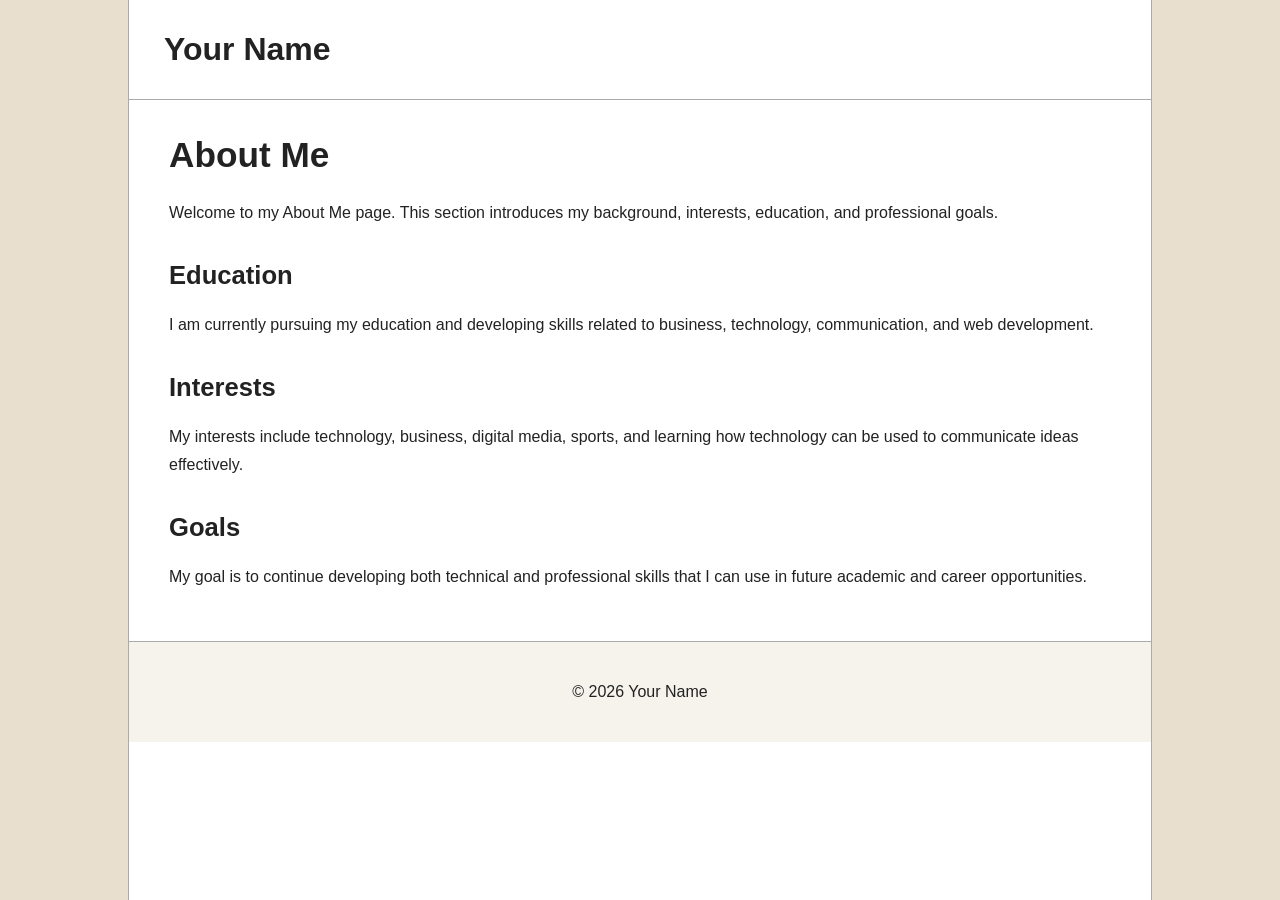
==== about.html @ 459c75ff "Create about.html" ====
<!DOCTYPE html>
<html lang="en">

<head>

    <meta charset="UTF-8">

    <meta
        name="viewport"
        content="width=device-width, initial-scale=1.0"
    >

    <title>My Website | About Me</title>

    <link rel="stylesheet" href="style.css">

</head>


<body>


<div class="site-container">


    <header class="top-header">

        <div class="logo">

            <a href="index.html">
                Your Name
            </a>

        </div>

        <div id="navigation"></div>

    </header>



    <div class="simple-layout">


        <main class="main-content">


            <h1>About Me</h1>


            <p>
                Welcome to my About Me page. This section
                introduces my background, interests, education,
                and professional goals.
            </p>


            <h2>Education</h2>


            <p>
                I am currently pursuing my education and
                developing skills related to business,
                technology, communication, and web development.
            </p>


            <h2>Interests</h2>


            <p>
                My interests include technology, business,
                digital media, sports, and learning how
                technology can be used to communicate ideas
                effectively.
            </p>


            <h2>Goals</h2>


            <p>
                My goal is to continue developing both technical
                and professional skills that I can use in future
                academic and career opportunities.
            </p>


        </main>


    </div>



    <footer class="site-footer">

        <p>
            © <span id="year"></span> Your Name
        </p>

    </footer>


</div>



<script src="nav.js"></script>


<script>

    document.getElementById("year").textContent =
        new Date().getFullYear();

</script>


</body>

</html>
---- style.css ----
/* ============================
   BASIC PAGE
============================ */

* {
    box-sizing: border-box;
}

body {
    margin: 0;

    font-family: Arial, Helvetica, sans-serif;

    color: #222;

    background-color: #e8dfcf;
}


/* ============================
   SITE WIDTH
============================ */

/*
   80% width means:
   10% beige on left
   10% beige on right
*/

.site-container {
    width: 80%;

    margin: 0 auto;

    min-height: 100vh;

    background-color: white;

    border-left: 1px solid #aaa;
    border-right: 1px solid #aaa;
}


/* ============================
   TOP HEADER
============================ */

.top-header {
    display: flex;

    align-items: center;

    justify-content: space-between;

    height: 100px;

    padding: 0 35px;

    border-bottom: 1px solid #aaa;

    background-color: white;
}


/* ============================
   LOGO
============================ */

.logo {
    font-size: 2rem;

    font-weight: bold;

    white-space: nowrap;
}

.logo a {
    color: #222;

    text-decoration: none;
}


/* ============================
   NAVIGATION AREA
============================ */

#navigation {
    display: flex;

    align-items: center;

    margin-left: auto;
}


/* ============================
   NAVIGATION LINKS
============================ */

.primary-nav {
    display: flex;

    align-items: center;

    justify-content: flex-end;

    gap: 15px;
}

.primary-nav a {
    color: #222;

    text-decoration: none;

    font-size: 1rem;

    padding: 12px 16px;

    border-radius: 4px;
}


/* Hover effect */

.primary-nav a:hover {
    background-color: #e8dfcf;
}


/* Current page */

.primary-nav a.active {
    background-color: #d6c8b2;

    font-weight: bold;
}


/* ============================
   PAGE GRID
============================ */

.page-layout {
    display: grid;

    grid-template-columns:
        20% 55% 25%;

    min-height: 700px;
}


/* ============================
   LEFT SIDEBAR
============================ */

.left-sidebar {
    padding: 30px 25px;

    background-color: #faf9f6;

    border-right: 1px solid #aaa;
}

.left-sidebar h3 {
    margin-top: 0;
}

.left-sidebar ul {
    list-style: none;

    margin: 0;

    padding: 0;
}

.left-sidebar li {
    margin-bottom: 18px;
}

.left-sidebar a {
    color: #222;

    text-decoration: none;
}

.left-sidebar a:hover {
    text-decoration: underline;
}


/* ============================
   MAIN CONTENT
============================ */

.main-content {
    padding: 35px 40px;
}

.main-content h1 {
    font-size: 2.2rem;

    margin-top: 0;
}

.main-content h2 {
    margin-top: 35px;

    font-size: 1.6rem;
}

.main-content p {
    font-size: 1rem;

    line-height: 1.7;
}


/* ============================
   HERO IMAGE
============================ */

.hero {
    width: 100%;

    height: 260px;

    margin-bottom: 30px;

    border: 1px solid #999;

    background-color: #eee;

    overflow: hidden;
}

.hero img {
    width: 100%;

    height: 100%;

    object-fit: cover;

    display: block;
}


/* ============================
   RIGHT SIDEBAR
============================ */

.right-sidebar {
    padding: 30px 25px;

    background-color: #faf9f6;

    border-left: 1px solid #aaa;
}

.right-sidebar h3 {
    margin-top: 0;
}

.right-sidebar li {
    margin-bottom: 14px;
}


/* Sticky sidebar */

.sticky-content {
    position: sticky;

    top: 20px;
}


/* ============================
   SOCIAL LINKS
============================ */

.social-links {
    display: flex;

    flex-direction: column;

    gap: 12px;
}

.social-links a {
    color: #222;

    text-decoration: none;
}

.social-links a:hover {
    text-decoration: underline;
}


/* ============================
   FOOTER
============================ */

.site-footer {
    padding: 25px;

    text-align: center;

    border-top: 1px solid #aaa;

    background-color: #f6f3ed;
}


/* ============================
   TABLET
============================ */

@media (max-width: 1000px) {

    .site-container {
        width: 90%;
    }

    .top-header {
        padding: 0 20px;
    }

    .primary-nav {
        gap: 5px;
    }

    .primary-nav a {
        padding: 10px 8px;

        font-size: 0.9rem;
    }

    .page-layout {
        grid-template-columns:
            25% 75%;
    }

    .right-sidebar {
        display: none;
    }
}


/* ============================
   PHONE
============================ */

@media (max-width: 700px) {

    .site-container {
        width: 100%;
    }

    .top-header {
        height: auto;

        flex-direction: column;

        padding: 20px;
    }

    .logo {
        margin-bottom: 15px;
    }

    #navigation {
        margin-left: 0;
    }

    .primary-nav {
        justify-content: center;

        flex-wrap: wrap;
    }

    .page-layout {
        display: block;
    }

    .left-sidebar {
        border-right: none;

        border-bottom: 1px solid #aaa;
    }

    .right-sidebar {
        display: block;

        border-left: none;

        border-top: 1px solid #aaa;
    }
}
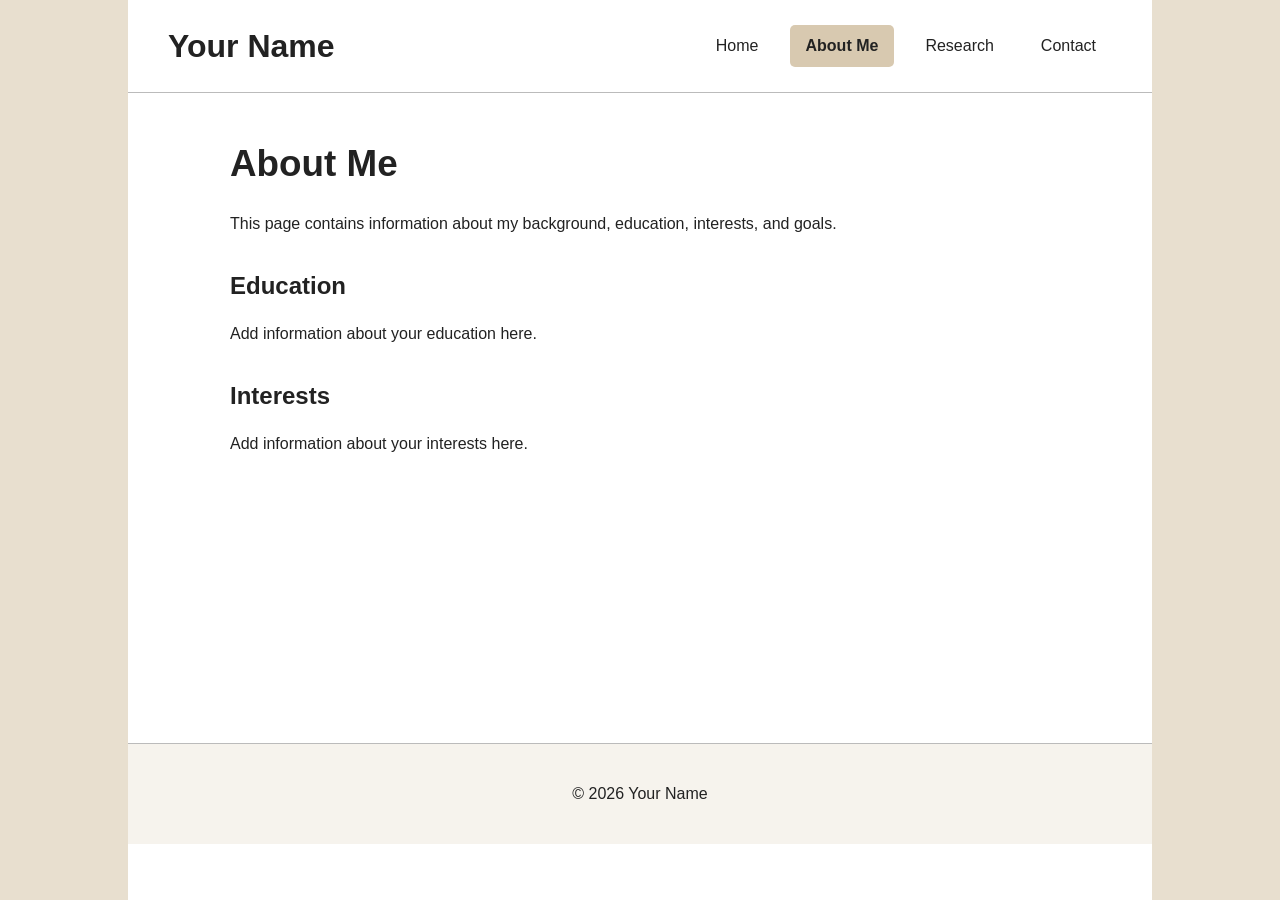
==== commit 86c976de: "Create about.html" ====
--- a/about.html
+++ b/about.html
@@ -10,7 +10,7 @@
         content="width=device-width, initial-scale=1.0"
     >
 
-    <title>My Website | About Me</title>
+    <title>About Me</title>
 
     <link rel="stylesheet" href="style.css">
 
@@ -26,11 +26,9 @@
     <header class="top-header">
 
         <div class="logo">
-
             <a href="index.html">
                 Your Name
             </a>
-
         </div>
 
         <div id="navigation"></div>
@@ -39,64 +37,38 @@
 
 
 
-    <div class="simple-layout">
+    <main class="main-content">
+
+        <h1>About Me</h1>
 
 
-        <main class="main-content">
+        <p>
+            This page contains information about my
+            background, education, interests, and goals.
+        </p>
 
 
-            <h1>About Me</h1>
+        <h2>Education</h2>
+
+        <p>
+            Add information about your education here.
+        </p>
 
 
-            <p>
-                Welcome to my About Me page. This section
-                introduces my background, interests, education,
-                and professional goals.
-            </p>
+        <h2>Interests</h2>
 
+        <p>
+            Add information about your interests here.
+        </p>
 
-            <h2>Education</h2>
-
-
-            <p>
-                I am currently pursuing my education and
-                developing skills related to business,
-                technology, communication, and web development.
-            </p>
-
-
-            <h2>Interests</h2>
-
-
-            <p>
-                My interests include technology, business,
-                digital media, sports, and learning how
-                technology can be used to communicate ideas
-                effectively.
-            </p>
-
-
-            <h2>Goals</h2>
-
-
-            <p>
-                My goal is to continue developing both technical
-                and professional skills that I can use in future
-                academic and career opportunities.
-            </p>
-
-
-        </main>
-
-
-    </div>
+    </main>
 
 
 
     <footer class="site-footer">
 
         <p>
-            © <span id="year"></span> Your Name
+            © 2026 Your Name
         </p>
 
     </footer>
@@ -105,16 +77,7 @@
 </div>
 
 
-
 <script src="nav.js"></script>
-
-
-<script>
-
-    document.getElementById("year").textContent =
-        new Date().getFullYear();
-
-</script>
 
 
 </body>
--- a/style.css
+++ b/style.css
@@ -1,6 +1,6 @@
-/* ============================
-   BASIC PAGE
-============================ */
+/* =========================
+   GENERAL
+========================= */
 
 * {
     box-sizing: border-box;
@@ -11,21 +11,15 @@
 
     font-family: Arial, Helvetica, sans-serif;
 
+    background-color: #e8dfcf;
+
     color: #222;
-
-    background-color: #e8dfcf;
 }
 
 
-/* ============================
-   SITE WIDTH
-============================ */
-
-/*
-   80% width means:
-   10% beige on left
-   10% beige on right
-*/
+/* =========================
+   WEBSITE CONTAINER
+========================= */
 
 .site-container {
     width: 80%;
@@ -35,15 +29,12 @@
     min-height: 100vh;
 
     background-color: white;
-
-    border-left: 1px solid #aaa;
-    border-right: 1px solid #aaa;
 }
 
 
-/* ============================
-   TOP HEADER
-============================ */
+/* =========================
+   HEADER
+========================= */
 
 .top-header {
     display: flex;
@@ -52,163 +43,91 @@
 
     justify-content: space-between;
 
-    height: 100px;
+    padding: 25px 40px;
 
-    padding: 0 35px;
-
-    border-bottom: 1px solid #aaa;
-
-    background-color: white;
+    border-bottom: 1px solid #bbb;
 }
 
 
-/* ============================
-   LOGO
-============================ */
+/* =========================
+   NAME / LOGO
+========================= */
 
-.logo {
+.logo a {
     font-size: 2rem;
 
     font-weight: bold;
 
-    white-space: nowrap;
-}
-
-.logo a {
     color: #222;
 
     text-decoration: none;
 }
 
 
-/* ============================
-   NAVIGATION AREA
-============================ */
-
-#navigation {
-    display: flex;
-
-    align-items: center;
-
-    margin-left: auto;
-}
-
-
-/* ============================
-   NAVIGATION LINKS
-============================ */
+/* =========================
+   NAVIGATION
+========================= */
 
 .primary-nav {
     display: flex;
 
     align-items: center;
 
-    justify-content: flex-end;
-
     gap: 15px;
 }
 
+
 .primary-nav a {
+    padding: 12px 16px;
+
     color: #222;
 
     text-decoration: none;
 
-    font-size: 1rem;
+    border-radius: 5px;
 
-    padding: 12px 16px;
-
-    border-radius: 4px;
+    transition: background-color 0.2s;
 }
 
-
-/* Hover effect */
 
 .primary-nav a:hover {
     background-color: #e8dfcf;
 }
 
 
-/* Current page */
-
 .primary-nav a.active {
-    background-color: #d6c8b2;
+    background-color: #d8c9b0;
 
     font-weight: bold;
 }
 
 
-/* ============================
-   PAGE GRID
-============================ */
+/* =========================
+   MAIN CONTENT
+========================= */
 
-.page-layout {
-    display: grid;
+.main-content {
+    max-width: 900px;
 
-    grid-template-columns:
-        20% 55% 25%;
+    margin: 0 auto;
 
-    min-height: 700px;
+    padding: 50px 40px;
+
+    min-height: 650px;
 }
 
 
-/* ============================
-   LEFT SIDEBAR
-============================ */
-
-.left-sidebar {
-    padding: 30px 25px;
-
-    background-color: #faf9f6;
-
-    border-right: 1px solid #aaa;
-}
-
-.left-sidebar h3 {
-    margin-top: 0;
-}
-
-.left-sidebar ul {
-    list-style: none;
-
-    margin: 0;
-
-    padding: 0;
-}
-
-.left-sidebar li {
-    margin-bottom: 18px;
-}
-
-.left-sidebar a {
-    color: #222;
-
-    text-decoration: none;
-}
-
-.left-sidebar a:hover {
-    text-decoration: underline;
-}
-
-
-/* ============================
-   MAIN CONTENT
-============================ */
-
-.main-content {
-    padding: 35px 40px;
-}
-
 .main-content h1 {
-    font-size: 2.2rem;
+    font-size: 2.3rem;
 
     margin-top: 0;
 }
 
+
 .main-content h2 {
     margin-top: 35px;
+}
 
-    font-size: 1.6rem;
-}
 
 .main-content p {
     font-size: 1rem;
@@ -217,141 +136,24 @@
 }
 
 
-/* ============================
-   HERO IMAGE
-============================ */
-
-.hero {
-    width: 100%;
-
-    height: 260px;
-
-    margin-bottom: 30px;
-
-    border: 1px solid #999;
-
-    background-color: #eee;
-
-    overflow: hidden;
-}
-
-.hero img {
-    width: 100%;
-
-    height: 100%;
-
-    object-fit: cover;
-
-    display: block;
-}
-
-
-/* ============================
-   RIGHT SIDEBAR
-============================ */
-
-.right-sidebar {
-    padding: 30px 25px;
-
-    background-color: #faf9f6;
-
-    border-left: 1px solid #aaa;
-}
-
-.right-sidebar h3 {
-    margin-top: 0;
-}
-
-.right-sidebar li {
-    margin-bottom: 14px;
-}
-
-
-/* Sticky sidebar */
-
-.sticky-content {
-    position: sticky;
-
-    top: 20px;
-}
-
-
-/* ============================
-   SOCIAL LINKS
-============================ */
-
-.social-links {
-    display: flex;
-
-    flex-direction: column;
-
-    gap: 12px;
-}
-
-.social-links a {
-    color: #222;
-
-    text-decoration: none;
-}
-
-.social-links a:hover {
-    text-decoration: underline;
-}
-
-
-/* ============================
+/* =========================
    FOOTER
-============================ */
+========================= */
 
 .site-footer {
     padding: 25px;
 
     text-align: center;
 
-    border-top: 1px solid #aaa;
+    border-top: 1px solid #bbb;
 
     background-color: #f6f3ed;
 }
 
 
-/* ============================
-   TABLET
-============================ */
-
-@media (max-width: 1000px) {
-
-    .site-container {
-        width: 90%;
-    }
-
-    .top-header {
-        padding: 0 20px;
-    }
-
-    .primary-nav {
-        gap: 5px;
-    }
-
-    .primary-nav a {
-        padding: 10px 8px;
-
-        font-size: 0.9rem;
-    }
-
-    .page-layout {
-        grid-template-columns:
-            25% 75%;
-    }
-
-    .right-sidebar {
-        display: none;
-    }
-}
-
-
-/* ============================
-   PHONE
-============================ */
+/* =========================
+   MOBILE
+========================= */
 
 @media (max-width: 700px) {
 
@@ -359,43 +161,23 @@
         width: 100%;
     }
 
+
     .top-header {
-        height: auto;
-
         flex-direction: column;
 
-        padding: 20px;
+        gap: 20px;
     }
 
-    .logo {
-        margin-bottom: 15px;
+
+    .primary-nav {
+        flex-wrap: wrap;
+
+        justify-content: center;
     }
 
-    #navigation {
-        margin-left: 0;
+
+    .main-content {
+        padding: 35px 20px;
     }
 
-    .primary-nav {
-        justify-content: center;
-
-        flex-wrap: wrap;
-    }
-
-    .page-layout {
-        display: block;
-    }
-
-    .left-sidebar {
-        border-right: none;
-
-        border-bottom: 1px solid #aaa;
-    }
-
-    .right-sidebar {
-        display: block;
-
-        border-left: none;
-
-        border-top: 1px solid #aaa;
-    }
 }
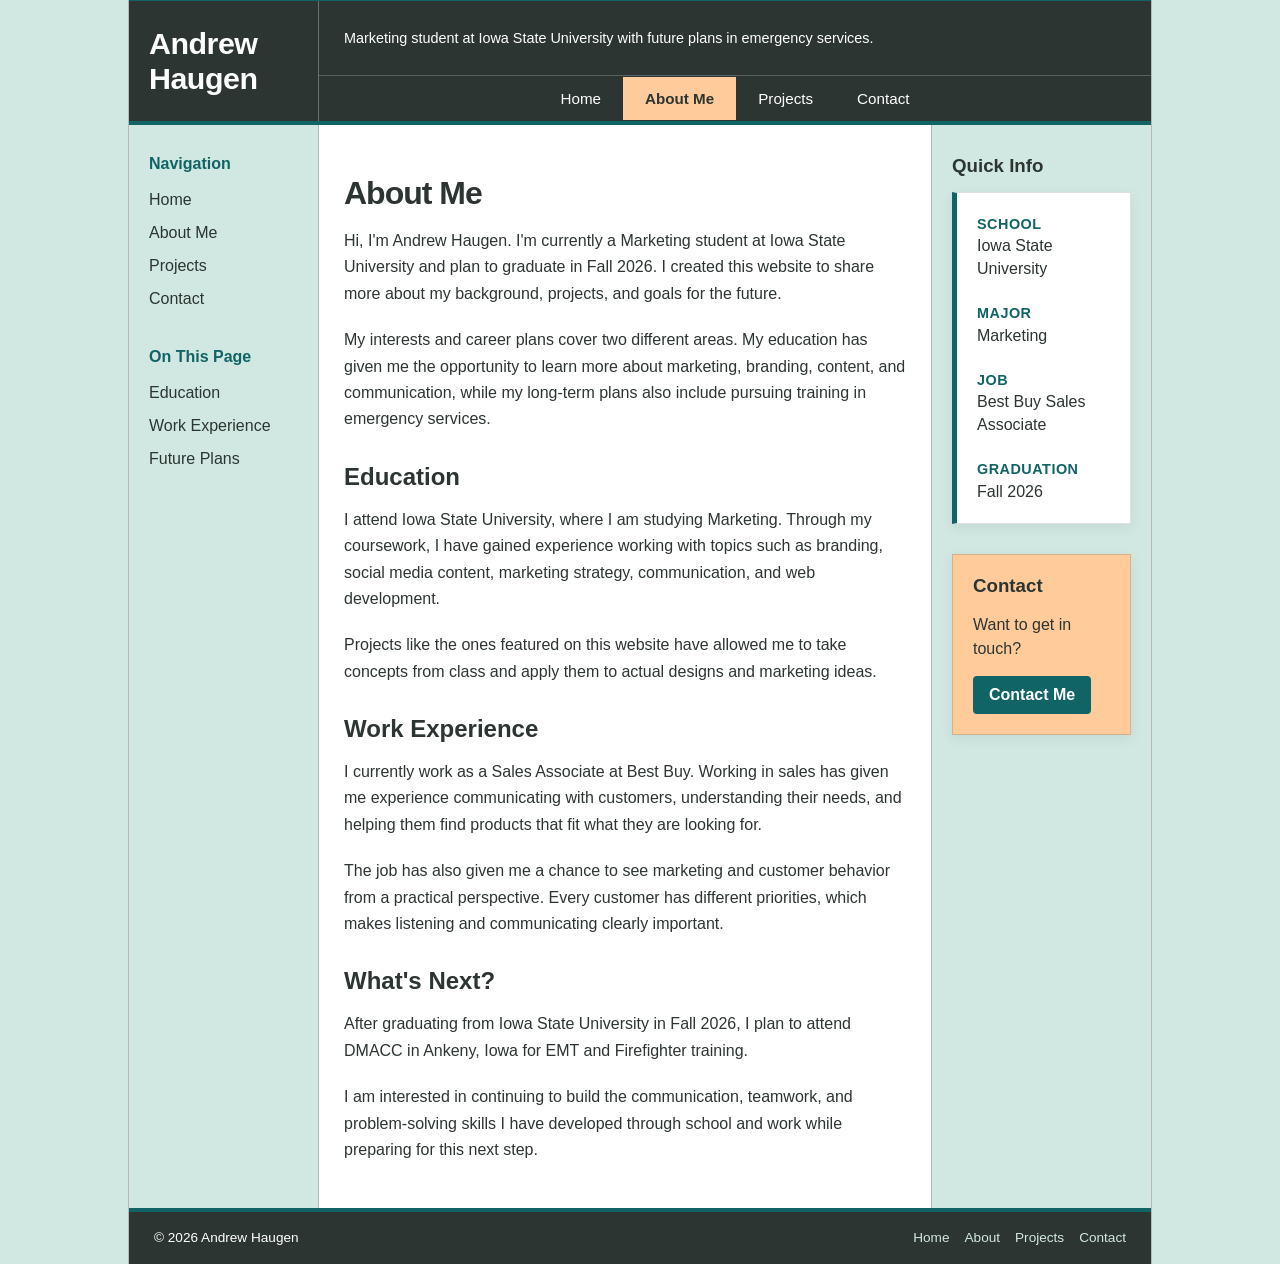
==== commit d4fea79e: "Update about.html" ====
--- a/about.html
+++ b/about.html
@@ -10,7 +10,7 @@
         content="width=device-width, initial-scale=1.0"
     >
 
-    <title>About Me</title>
+    <title>About Me | Andrew Haugen</title>
 
     <link rel="stylesheet" href="style.css">
 
@@ -23,53 +23,345 @@
 <div class="site-container">
 
 
+    <!-- =========================
+         HEADER
+    ========================== -->
+
     <header class="top-header">
 
+
         <div class="logo">
+
             <a href="index.html">
-                Your Name
-            </a>
+                Andrew Haugen
+            </a>
+
         </div>
 
-        <div id="navigation"></div>
+
+        <div class="header-right">
+
+
+            <div class="header-description">
+
+                Marketing student at Iowa State University
+                with future plans in emergency services.
+
+            </div>
+
+
+            <div id="navigation"></div>
+
+
+        </div>
+
 
     </header>
 
 
 
-    <main class="main-content">
-
-        <h1>About Me</h1>
-
-
-        <p>
-            This page contains information about my
-            background, education, interests, and goals.
-        </p>
-
-
-        <h2>Education</h2>
-
-        <p>
-            Add information about your education here.
-        </p>
-
-
-        <h2>Interests</h2>
-
-        <p>
-            Add information about your interests here.
-        </p>
-
-    </main>
-
-
+    <!-- =========================
+         MAIN PAGE
+    ========================== -->
+
+    <div class="page-layout">
+
+
+        <!-- LEFT SIDEBAR -->
+
+        <aside class="left-sidebar">
+
+
+            <h3>Navigation</h3>
+
+
+            <ul>
+
+                <li>
+                    <a href="index.html">
+                        Home
+                    </a>
+                </li>
+
+                <li>
+                    <a href="about.html">
+                        About Me
+                    </a>
+                </li>
+
+                <li>
+                    <a href="projects.html">
+                        Projects
+                    </a>
+                </li>
+
+                <li>
+                    <a href="contact.html">
+                        Contact
+                    </a>
+                </li>
+
+            </ul>
+
+
+            <h3 class="secondary-title">
+                On This Page
+            </h3>
+
+
+            <ul>
+
+                <li>
+                    <a href="#education">
+                        Education
+                    </a>
+                </li>
+
+                <li>
+                    <a href="#work">
+                        Work Experience
+                    </a>
+                </li>
+
+                <li>
+                    <a href="#future">
+                        Future Plans
+                    </a>
+                </li>
+
+            </ul>
+
+
+        </aside>
+
+
+
+        <!-- =========================
+             MAIN CONTENT
+        ========================== -->
+
+        <main class="main-content">
+
+
+            <h1>About Me</h1>
+
+
+            <p>
+                Hi, I'm Andrew Haugen. I'm currently a Marketing
+                student at Iowa State University and plan to
+                graduate in Fall 2026. I created this website to
+                share more about my background, projects, and
+                goals for the future.
+            </p>
+
+
+            <p>
+                My interests and career plans cover two different
+                areas. My education has given me the opportunity
+                to learn more about marketing, branding, content,
+                and communication, while my long-term plans also
+                include pursuing training in emergency services.
+            </p>
+
+
+
+            <!-- EDUCATION -->
+
+            <section id="education">
+
+
+                <h2>Education</h2>
+
+
+                <p>
+                    I attend Iowa State University, where I am
+                    studying Marketing. Through my coursework,
+                    I have gained experience working with topics
+                    such as branding, social media content,
+                    marketing strategy, communication, and web
+                    development.
+                </p>
+
+
+                <p>
+                    Projects like the ones featured on this
+                    website have allowed me to take concepts from
+                    class and apply them to actual designs and
+                    marketing ideas.
+                </p>
+
+
+            </section>
+
+
+
+            <!-- WORK -->
+
+            <section id="work">
+
+
+                <h2>Work Experience</h2>
+
+
+                <p>
+                    I currently work as a Sales Associate at
+                    Best Buy. Working in sales has given me
+                    experience communicating with customers,
+                    understanding their needs, and helping them
+                    find products that fit what they are looking
+                    for.
+                </p>
+
+
+                <p>
+                    The job has also given me a chance to see
+                    marketing and customer behavior from a
+                    practical perspective. Every customer has
+                    different priorities, which makes listening
+                    and communicating clearly important.
+                </p>
+
+
+            </section>
+
+
+
+            <!-- FUTURE -->
+
+            <section id="future">
+
+
+                <h2>What's Next?</h2>
+
+
+                <p>
+                    After graduating from Iowa State University
+                    in Fall 2026, I plan to attend DMACC in
+                    Ankeny, Iowa for EMT and Firefighter
+                    training.
+                </p>
+
+
+                <p>
+                    I am interested in continuing to build the
+                    communication, teamwork, and problem-solving
+                    skills I have developed through school and
+                    work while preparing for this next step.
+                </p>
+
+
+            </section>
+
+
+        </main>
+
+
+
+        <!-- =========================
+             RIGHT SIDEBAR
+        ========================== -->
+
+        <aside class="right-sidebar">
+
+
+            <div class="sticky-content">
+
+
+                <h3>Quick Info</h3>
+
+
+                <div class="info-box">
+
+
+                    <p>
+                        <strong>School</strong><br>
+                        Iowa State University
+                    </p>
+
+
+                    <p>
+                        <strong>Major</strong><br>
+                        Marketing
+                    </p>
+
+
+                    <p>
+                        <strong>Job</strong><br>
+                        Best Buy Sales Associate
+                    </p>
+
+
+                    <p>
+                        <strong>Graduation</strong><br>
+                        Fall 2026
+                    </p>
+
+
+                </div>
+
+
+
+                <div class="contact-box">
+
+
+                    <h3>Contact</h3>
+
+
+                    <p>
+                        Want to get in touch?
+                    </p>
+
+
+                    <a href="contact.html">
+                        Contact Me
+                    </a>
+
+
+                </div>
+
+
+            </div>
+
+
+        </aside>
+
+
+    </div>
+
+
+
+    <!-- =========================
+         FOOTER
+    ========================== -->
 
     <footer class="site-footer">
 
-        <p>
-            © 2026 Your Name
-        </p>
+
+        <span>
+            © <span id="year"></span> Andrew Haugen
+        </span>
+
+
+        <div class="footer-links">
+
+            <a href="index.html">
+                Home
+            </a>
+
+            <a href="about.html">
+                About
+            </a>
+
+            <a href="projects.html">
+                Projects
+            </a>
+
+            <a href="contact.html">
+                Contact
+            </a>
+
+        </div>
+
 
     </footer>
 
@@ -77,9 +369,18 @@
 </div>
 
 
+
 <script src="nav.js"></script>
 
 
+<script>
+
+    document.getElementById("year").textContent =
+        new Date().getFullYear();
+
+</script>
+
+
 </body>
 
 </html>
--- a/style.css
+++ b/style.css
@@ -1,159 +1,444 @@
-/* =========================
+/* ==========================================
    GENERAL
-========================= */
+========================================== */
 
 * {
     box-sizing: border-box;
 }
 
+
+html {
+    scroll-behavior: smooth;
+}
+
+
 body {
     margin: 0;
 
     font-family: Arial, Helvetica, sans-serif;
 
-    background-color: #e8dfcf;
-
     color: #222;
-}
-
-
-/* =========================
-   WEBSITE CONTAINER
-========================= */
+
+    background-color: #e8ddc8;
+}
+
+
+/* ==========================================
+   MAIN WEBSITE
+   80% width = about 10% background each side
+========================================== */
 
 .site-container {
     width: 80%;
 
+    max-width: 1200px;
+
+    min-height: 100vh;
+
     margin: 0 auto;
 
-    min-height: 100vh;
-
     background-color: white;
-}
-
-
-/* =========================
+
+    border-left: 1px solid #888;
+    border-right: 1px solid #888;
+}
+
+
+/* ==========================================
    HEADER
-========================= */
+========================================== */
 
 .top-header {
+    display: grid;
+
+    grid-template-columns: 190px 1fr;
+
+    min-height: 125px;
+
+    border-top: 1px solid #888;
+    border-bottom: 1px solid #888;
+}
+
+
+/* ==========================================
+   LOGO AREA
+========================================== */
+
+.logo {
     display: flex;
 
     align-items: center;
 
-    justify-content: space-between;
-
-    padding: 25px 40px;
-
-    border-bottom: 1px solid #bbb;
-}
-
-
-/* =========================
-   NAME / LOGO
-========================= */
+    justify-content: center;
+
+    padding: 20px;
+
+    border-right: 1px solid #888;
+
+    font-size: 1.9rem;
+
+    font-weight: bold;
+}
+
 
 .logo a {
-    font-size: 2rem;
-
-    font-weight: bold;
-
     color: #222;
 
     text-decoration: none;
 }
 
 
-/* =========================
-   NAVIGATION
-========================= */
+/* ==========================================
+   HEADER RIGHT SIDE
+========================================== */
+
+.header-right {
+    display: grid;
+
+    grid-template-rows: 1fr auto;
+}
+
+
+.header-description {
+    display: flex;
+
+    align-items: center;
+
+    padding: 15px 25px;
+
+    border-bottom: 1px solid #888;
+
+    font-size: 0.9rem;
+
+    line-height: 1.4;
+}
+
+
+/* ==========================================
+   TOP NAVIGATION
+========================================== */
+
+#navigation {
+    width: 100%;
+}
+
 
 .primary-nav {
     display: flex;
 
+    justify-content: center;
+
     align-items: center;
 
+    min-height: 45px;
+
+    gap: 0;
+}
+
+
+.primary-nav a {
+    padding: 13px 22px;
+
+    color: #222;
+
+    text-decoration: none;
+
+    font-size: 0.95rem;
+
+    transition: background-color 0.2s ease;
+}
+
+
+.primary-nav a:hover {
+    background-color: #e8ddc8;
+}
+
+
+.primary-nav a.active {
+    background-color: #d8c7aa;
+
+    font-weight: bold;
+}
+
+
+/* ==========================================
+   MAIN PAGE GRID
+
+   LEFT | CENTER | RIGHT
+========================================== */
+
+.page-layout {
+    display: grid;
+
+    grid-template-columns:
+        190px minmax(0, 1fr) 220px;
+
+    align-items: stretch;
+
+    min-height: 650px;
+}
+
+
+/* ==========================================
+   LEFT SIDEBAR
+========================================== */
+
+.left-sidebar {
+    padding: 30px 20px;
+
+    border-right: 1px solid #888;
+
+    background-color: #faf9f6;
+}
+
+
+.left-sidebar h3 {
+    margin-top: 0;
+
+    margin-bottom: 18px;
+
+    font-size: 1rem;
+}
+
+
+.left-sidebar .secondary-title {
+    margin-top: 40px;
+}
+
+
+.left-sidebar ul {
+    list-style: none;
+
+    padding: 0;
+
+    margin: 0;
+}
+
+
+.left-sidebar li {
+    margin-bottom: 15px;
+}
+
+
+.left-sidebar a {
+    color: #222;
+
+    text-decoration: none;
+}
+
+
+.left-sidebar a:hover {
+    text-decoration: underline;
+}
+
+
+/* ==========================================
+   CENTER CONTENT
+========================================== */
+
+.main-content {
+    padding: 25px;
+
+    min-width: 0;
+}
+
+
+.main-content h1 {
+    margin-top: 25px;
+
+    margin-bottom: 15px;
+
+    font-size: 2rem;
+}
+
+
+.main-content h2 {
+    margin-top: 30px;
+
+    margin-bottom: 15px;
+}
+
+
+.main-content p {
+    margin-bottom: 20px;
+
+    line-height: 1.65;
+
+    font-size: 1rem;
+}
+
+
+/* ==========================================
+   HERO IMAGE
+========================================== */
+
+.hero {
+    width: 100%;
+
+    height: 220px;
+
+    overflow: hidden;
+
+    border: 1px solid #888;
+
+    background-color: #eee;
+}
+
+
+.hero img {
+    width: 100%;
+
+    height: 100%;
+
+    display: block;
+
+    object-fit: cover;
+}
+
+
+/* ==========================================
+   RIGHT SIDEBAR
+========================================== */
+
+.right-sidebar {
+    padding: 30px 20px;
+
+    border-left: 1px solid #888;
+
+    background-color: #faf9f6;
+}
+
+
+.right-sidebar h3 {
+    margin-top: 0;
+
+    margin-bottom: 15px;
+}
+
+
+.right-sidebar h3:not(:first-child) {
+    margin-top: 30px;
+}
+
+
+.right-sidebar ul {
+    padding-left: 20px;
+
+    margin-bottom: 25px;
+}
+
+
+.right-sidebar li {
+    margin-bottom: 10px;
+
+    line-height: 1.4;
+}
+
+
+/* Sticky content like the example */
+
+.sticky-content {
+    position: sticky;
+
+    top: 20px;
+}
+
+
+/* ==========================================
+   SOCIAL LINKS
+========================================== */
+
+.social-links {
+    display: flex;
+
+    flex-direction: column;
+
+    gap: 10px;
+}
+
+
+.social-links a {
+    color: #222;
+
+    text-decoration: none;
+}
+
+
+.social-links a:hover {
+    text-decoration: underline;
+}
+
+
+/* ==========================================
+   FOOTER
+========================================== */
+
+.site-footer {
+    display: flex;
+
+    justify-content: space-between;
+
+    align-items: center;
+
+    gap: 20px;
+
+    padding: 18px 25px;
+
+    border-top: 1px solid #888;
+    border-bottom: 1px solid #888;
+
+    background-color: #f6f2eb;
+
+    font-size: 0.85rem;
+}
+
+
+.footer-links {
+    display: flex;
+
     gap: 15px;
 }
 
 
-.primary-nav a {
-    padding: 12px 16px;
-
+.footer-links a {
     color: #222;
 
     text-decoration: none;
-
-    border-radius: 5px;
-
-    transition: background-color 0.2s;
-}
-
-
-.primary-nav a:hover {
-    background-color: #e8dfcf;
-}
-
-
-.primary-nav a.active {
-    background-color: #d8c9b0;
-
-    font-weight: bold;
-}
-
-
-/* =========================
-   MAIN CONTENT
-========================= */
-
-.main-content {
-    max-width: 900px;
-
-    margin: 0 auto;
-
-    padding: 50px 40px;
-
-    min-height: 650px;
-}
-
-
-.main-content h1 {
-    font-size: 2.3rem;
-
-    margin-top: 0;
-}
-
-
-.main-content h2 {
-    margin-top: 35px;
-}
-
-
-.main-content p {
-    font-size: 1rem;
-
-    line-height: 1.7;
-}
-
-
-/* =========================
-   FOOTER
-========================= */
-
-.site-footer {
-    padding: 25px;
-
-    text-align: center;
-
-    border-top: 1px solid #bbb;
-
-    background-color: #f6f3ed;
-}
-
-
-/* =========================
+}
+
+
+.footer-links a:hover {
+    text-decoration: underline;
+}
+
+
+/* ==========================================
+   TABLET
+========================================== */
+
+@media (max-width: 950px) {
+
+    .site-container {
+        width: 90%;
+    }
+
+
+    .page-layout {
+        grid-template-columns:
+            170px minmax(0, 1fr);
+    }
+
+
+    .right-sidebar {
+        display: none;
+    }
+
+}
+
+
+/* ==========================================
    MOBILE
-========================= */
+========================================== */
 
 @media (max-width: 700px) {
 
@@ -163,21 +448,545 @@
 
 
     .top-header {
-        flex-direction: column;
-
-        gap: 20px;
+        display: block;
+    }
+
+
+    .logo {
+        border-right: none;
+
+        border-bottom: 1px solid #888;
+    }
+
+
+    .header-description {
+        justify-content: center;
+
+        text-align: center;
     }
 
 
     .primary-nav {
         flex-wrap: wrap;
+    }
+
+
+    .primary-nav a {
+        padding: 12px 14px;
+    }
+
+
+    .page-layout {
+        display: block;
+    }
+
+
+    .left-sidebar {
+        border-right: none;
+
+        border-bottom: 1px solid #888;
+    }
+
+
+    .right-sidebar {
+        display: block;
+
+        border-left: none;
+
+        border-top: 1px solid #888;
+    }
+
+
+    .sticky-content {
+        position: static;
+    }
+
+
+    .site-footer {
+        flex-direction: column;
+
+        text-align: center;
+    }
+
+
+    .footer-links {
+        flex-wrap: wrap;
 
         justify-content: center;
     }
 
-
-    .main-content {
-        padding: 35px 20px;
-    }
-
-}
+}
+/* ==========================================
+   PROJECT PAGE
+========================================== */
+
+.project-card {
+    margin-top: 40px;
+
+    padding: 25px;
+
+    background-color: #faf9f6;
+
+    border: 1px solid #ccc;
+}
+
+
+.project-card h2 {
+    margin-top: 0;
+}
+
+
+.project-image {
+    width: 100%;
+
+    height: auto;
+
+    display: block;
+
+    margin: 20px 0;
+
+    border: 1px solid #aaa;
+}
+/* ==========================================================
+   PASS 1 - ANDREW HAUGEN COLOR PALETTE
+   Paste at the VERY BOTTOM of style.css
+========================================================== */
+
+:root {
+    --charcoal: #2C3531;
+    --teal: #116466;
+    --tan: #D9B08C;
+    --peach: #FFCB9A;
+    --mint: #D1E8E2;
+    --white: #FFFFFF;
+    --soft-white: #FAF9F6;
+}
+
+
+/* ==========================================================
+   PAGE BACKGROUND
+========================================================== */
+
+body {
+    background-color: var(--mint);
+    color: var(--charcoal);
+}
+
+
+/* Main website area */
+
+.site-container {
+    background-color: var(--white);
+
+    border-left-color: rgba(44, 53, 49, 0.35);
+    border-right-color: rgba(44, 53, 49, 0.35);
+}
+
+
+/* ==========================================================
+   HEADER
+========================================================== */
+
+.top-header {
+    background-color: var(--charcoal);
+
+    color: var(--white);
+
+    border-top-color: var(--teal);
+    border-bottom: 4px solid var(--teal);
+}
+
+
+/* Logo / Name */
+
+.logo {
+    border-right-color: rgba(209, 232, 226, 0.35);
+}
+
+
+.logo a {
+    color: var(--white);
+
+    font-weight: 700;
+
+    letter-spacing: -0.5px;
+}
+
+
+.logo a:hover {
+    color: var(--peach);
+}
+
+
+/* ==========================================================
+   HEADER DESCRIPTION
+========================================================== */
+
+.header-description {
+    color: var(--white);
+
+    border-bottom-color: rgba(209, 232, 226, 0.25);
+
+    font-weight: 400;
+}
+
+
+/* ==========================================================
+   TOP NAVIGATION
+========================================================== */
+
+.primary-nav a {
+    color: var(--white);
+
+    border-radius: 0;
+
+    transition:
+        background-color 0.2s ease,
+        color 0.2s ease;
+}
+
+
+/* Hover */
+
+.primary-nav a:hover {
+    background-color: var(--teal);
+
+    color: var(--white);
+}
+
+
+/* Current page */
+
+.primary-nav a.active {
+    background-color: var(--peach);
+
+    color: var(--charcoal);
+
+    font-weight: bold;
+}
+
+
+/* ==========================================================
+   LEFT SIDEBAR
+========================================================== */
+
+.left-sidebar {
+    background-color: var(--mint);
+
+    color: var(--charcoal);
+
+    border-right-color: rgba(44, 53, 49, 0.25);
+}
+
+
+.left-sidebar h3 {
+    color: var(--teal);
+}
+
+
+.left-sidebar a {
+    color: var(--charcoal);
+
+    font-weight: 500;
+}
+
+
+.left-sidebar a:hover {
+    color: var(--teal);
+
+    text-decoration: none;
+}
+
+
+/* ==========================================================
+   MAIN CONTENT
+========================================================== */
+
+.main-content {
+    background-color: var(--white);
+
+    color: var(--charcoal);
+}
+
+
+.main-content h1,
+.main-content h2,
+.main-content h3 {
+    color: var(--charcoal);
+}
+
+
+.main-content h1 {
+    letter-spacing: -1px;
+}
+
+
+/* ==========================================================
+   HERO
+========================================================== */
+
+.hero {
+    border-color: rgba(44, 53, 49, 0.35);
+
+    background-color: var(--charcoal);
+}
+
+
+/* ==========================================================
+   RIGHT SIDEBAR
+========================================================== */
+
+.right-sidebar {
+    background-color: var(--mint);
+
+    color: var(--charcoal);
+
+    border-left-color: rgba(44, 53, 49, 0.25);
+}
+
+
+.right-sidebar h3 {
+    color: var(--charcoal);
+}
+
+
+/* ==========================================================
+   PROJECT CARDS
+========================================================== */
+
+.project-card {
+    background-color: var(--soft-white);
+
+    border: 1px solid rgba(44, 53, 49, 0.15);
+
+    border-top: 4px solid var(--teal);
+}
+
+
+.project-card h2 {
+    color: var(--charcoal);
+}
+
+
+/* ==========================================================
+   SOCIAL LINKS
+========================================================== */
+
+.social-links a {
+    color: var(--teal);
+
+    font-weight: 600;
+}
+
+
+.social-links a:hover {
+    color: var(--charcoal);
+}
+
+
+/* ==========================================================
+   FOOTER
+========================================================== */
+
+.site-footer {
+    background-color: var(--charcoal);
+
+    color: var(--white);
+
+    border-top: 4px solid var(--teal);
+    border-bottom-color: var(--charcoal);
+}
+
+
+.footer-links a {
+    color: var(--mint);
+}
+
+
+.footer-links a:hover {
+    color: var(--peach);
+
+    text-decoration: none;
+}
+
+
+/* ==========================================================
+   GENERAL LINKS
+========================================================== */
+
+.main-content a {
+    color: var(--teal);
+}
+
+
+.main-content a:hover {
+    color: var(--charcoal);
+}
+
+
+/* ==========================================================
+   MOBILE
+========================================================== */
+
+@media (max-width: 700px) {
+
+    .logo {
+        border-bottom-color: rgba(209, 232, 226, 0.3);
+    }
+
+
+    .left-sidebar {
+        border-bottom-color: rgba(44, 53, 49, 0.25);
+    }
+
+
+    .right-sidebar {
+        border-top-color: rgba(44, 53, 49, 0.25);
+    }
+
+}
+/* ==========================================================
+   PASS 2 - QUICK INFO SIDEBAR
+========================================================== */
+
+.info-box {
+    background-color: #FFFFFF;
+
+    padding: 20px;
+
+    border: 1px solid rgba(44, 53, 49, 0.15);
+
+    border-left: 5px solid #116466;
+
+    margin-bottom: 30px;
+
+    box-shadow: 0 4px 12px rgba(44, 53, 49, 0.08);
+}
+
+
+.info-box p {
+    margin-top: 0;
+
+    margin-bottom: 22px;
+
+    line-height: 1.4;
+}
+
+
+.info-box p:last-child {
+    margin-bottom: 0;
+}
+
+
+.info-box strong {
+    color: #116466;
+
+    font-size: 0.9rem;
+
+    text-transform: uppercase;
+
+    letter-spacing: 0.5px;
+}
+
+
+/* ==========================================================
+   CONTACT CARD
+========================================================== */
+
+.contact-box {
+    background-color: #FFCB9A;
+
+    padding: 20px;
+
+    border: 1px solid #D9B08C;
+
+    box-shadow: 0 4px 12px rgba(44, 53, 49, 0.08);
+}
+
+
+.contact-box h3 {
+    margin-top: 0;
+
+    color: #2C3531;
+}
+
+
+.contact-box p {
+    line-height: 1.5;
+
+    margin-bottom: 15px;
+}
+
+
+.contact-box a {
+    display: inline-block;
+
+    padding: 10px 16px;
+
+    background-color: #116466;
+
+    color: #FFFFFF;
+
+    text-decoration: none;
+
+    font-weight: bold;
+
+    border-radius: 4px;
+
+    transition:
+        background-color 0.2s ease,
+        transform 0.2s ease;
+}
+
+
+.contact-box a:hover {
+    background-color: #2C3531;
+
+    transform: translateY(-1px);
+}
+/* ==========================================================
+   GOOGLE FORM
+========================================================== */
+
+.google-form-container {
+    width: 100%;
+
+    margin-top: 30px;
+
+    padding: 20px;
+
+    background-color: #D1E8E2;
+
+    border-top: 4px solid #116466;
+
+    overflow: hidden;
+}
+
+
+.google-form-container iframe {
+    display: block;
+
+    width: 100%;
+
+    max-width: 700px;
+
+    margin: 0 auto;
+
+    border: none;
+
+    background-color: white;
+}
+
+
+@media (max-width: 700px) {
+
+    .google-form-container {
+        padding: 10px;
+    }
+
+
+    .google-form-container iframe {
+        width: 100%;
+    }
+
+}
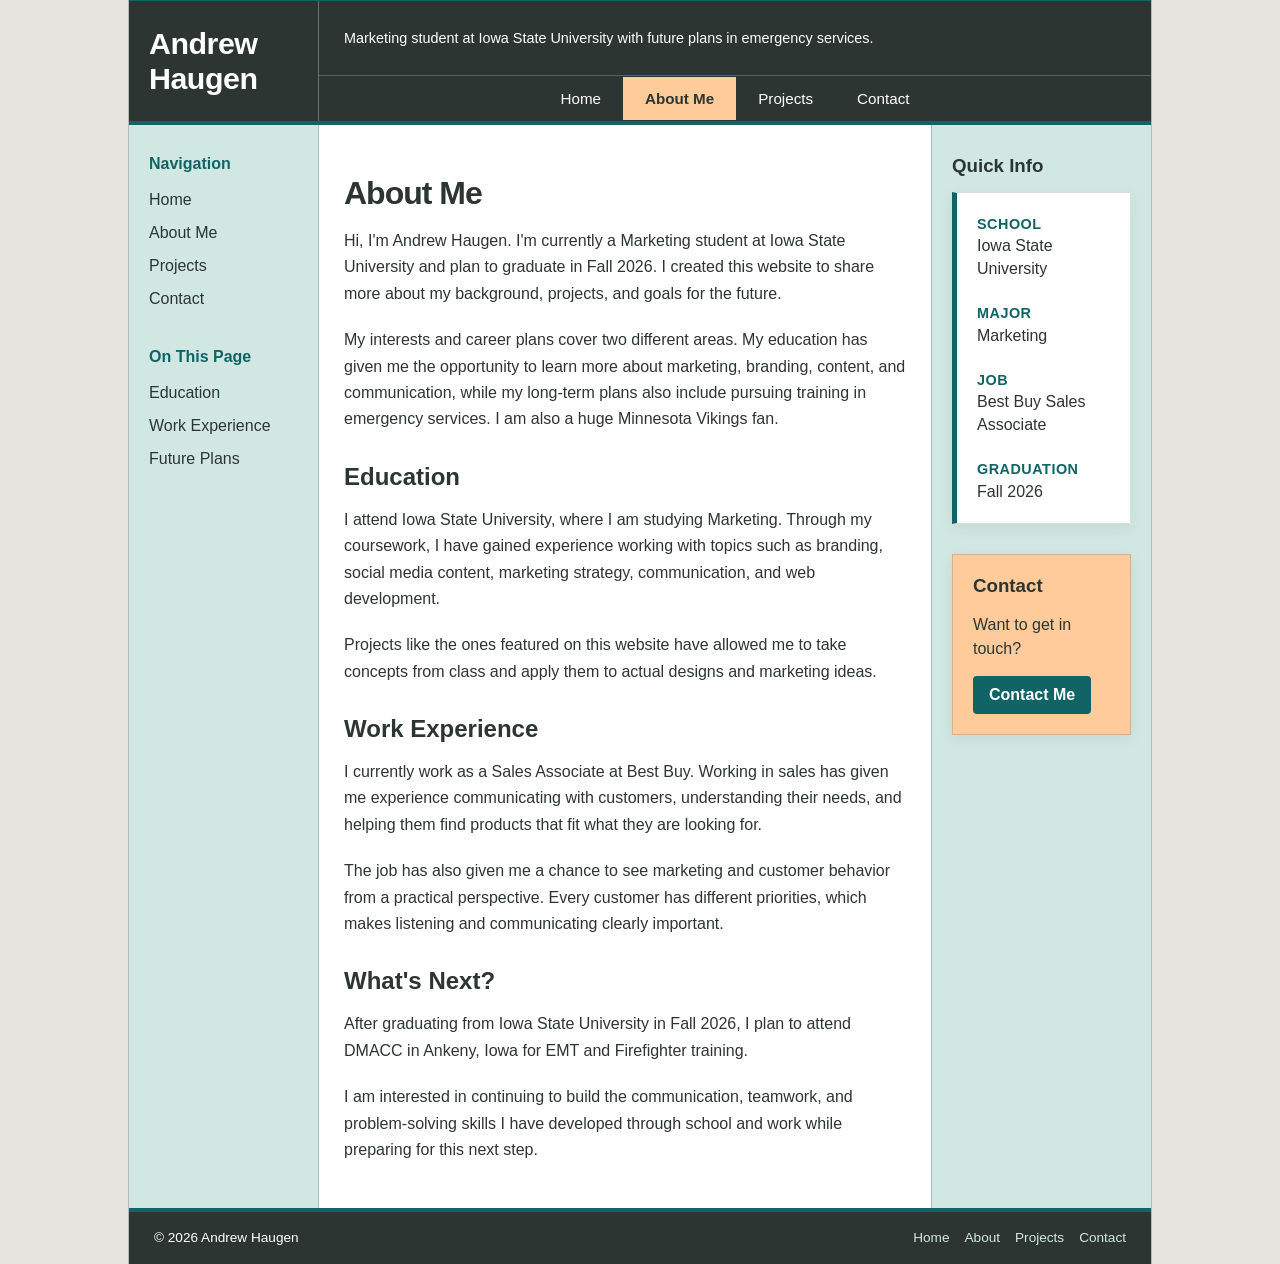
==== commit 9ecdad7b: "Update about.html" ====
--- a/about.html
+++ b/about.html
@@ -161,6 +161,7 @@
                 to learn more about marketing, branding, content,
                 and communication, while my long-term plans also
                 include pursuing training in emergency services.
+                I am also a huge Minnesota Vikings fan.
             </p>
 
 
--- a/style.css
+++ b/style.css
@@ -990,3 +990,8 @@
     }
 
 }
+/* Outer background on left and right sides */
+
+body {
+    background-color: #E7E5E0;
+}
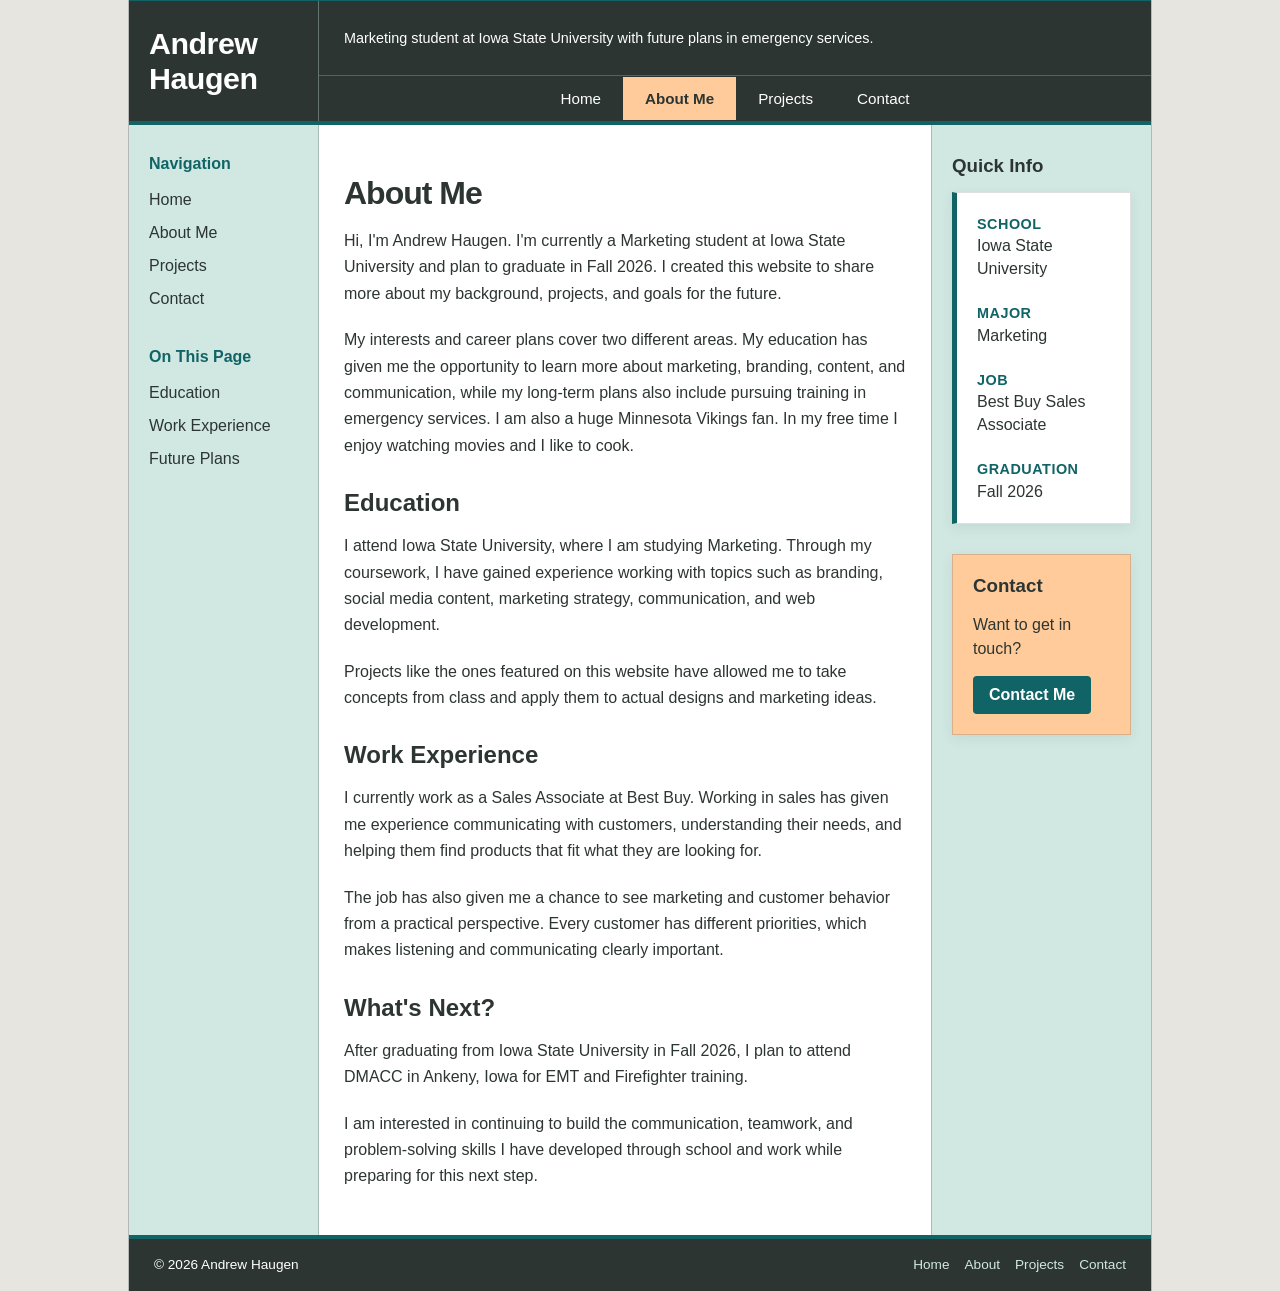
==== commit d84e69ce: "Update about.html" ====
--- a/about.html
+++ b/about.html
@@ -161,7 +161,8 @@
                 to learn more about marketing, branding, content,
                 and communication, while my long-term plans also
                 include pursuing training in emergency services.
-                I am also a huge Minnesota Vikings fan.
+                I am also a huge Minnesota Vikings fan. In my
+                free time I enjoy watching movies and I like to cook.
             </p>
 
 
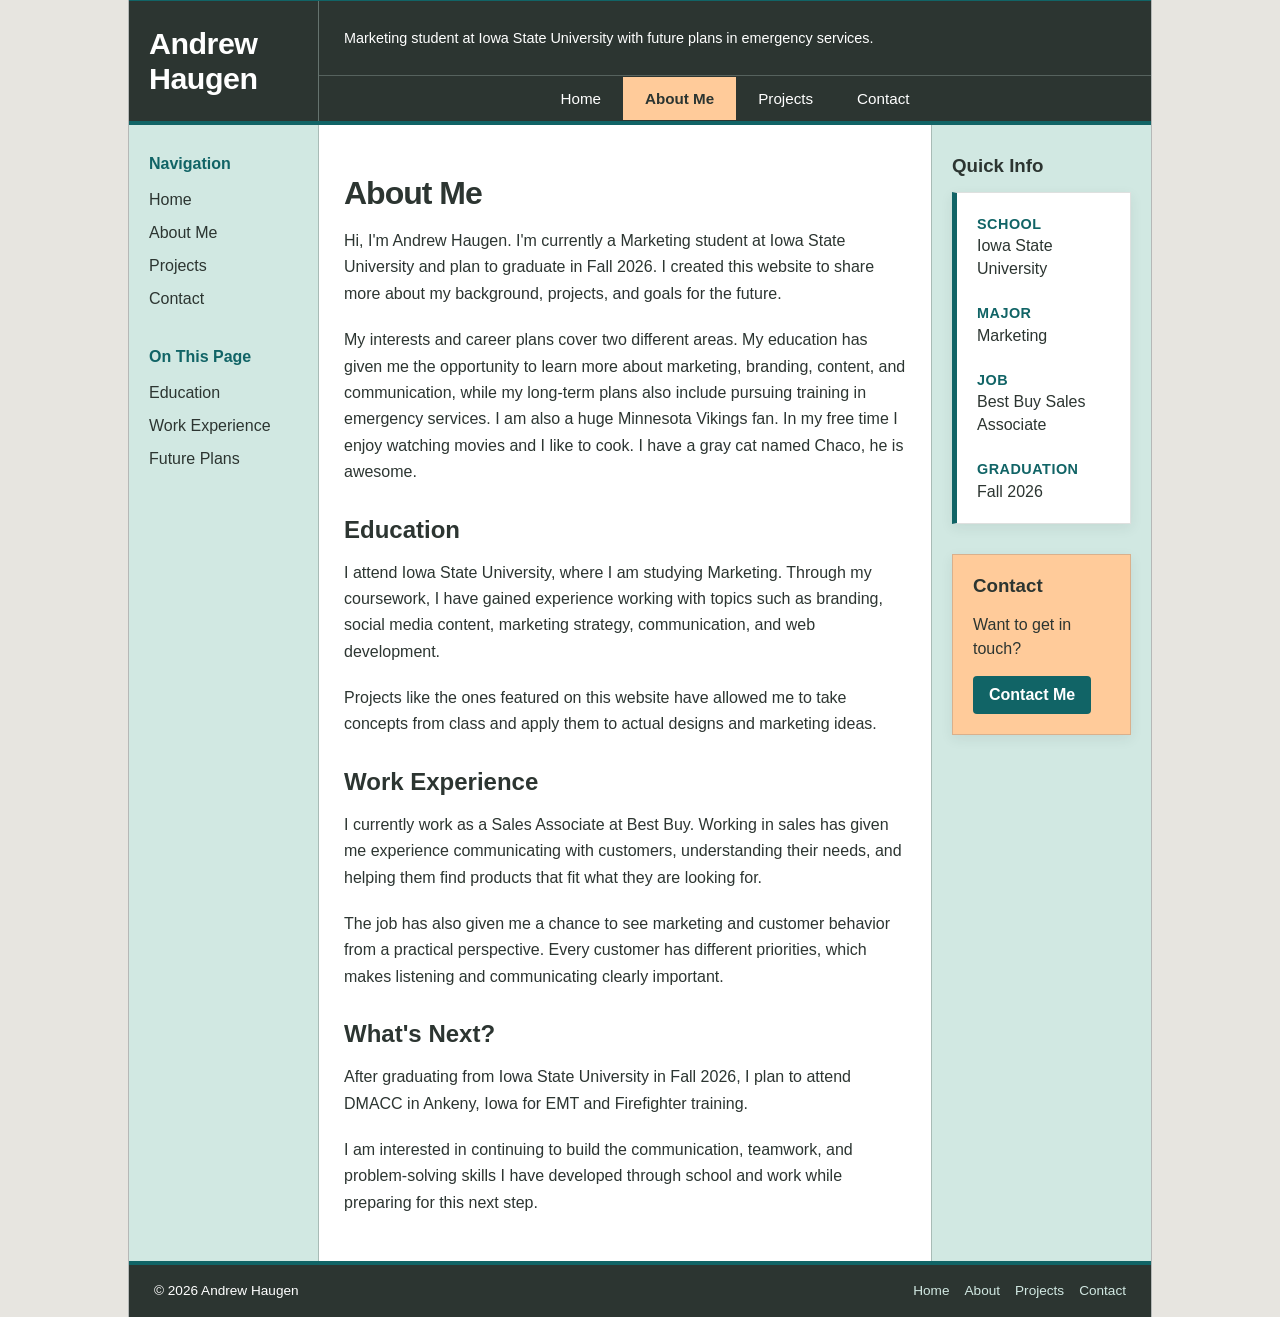
==== commit b67fae44: "Update about.html" ====
--- a/about.html
+++ b/about.html
@@ -163,6 +163,7 @@
                 include pursuing training in emergency services.
                 I am also a huge Minnesota Vikings fan. In my
                 free time I enjoy watching movies and I like to cook.
+                I have a gray cat named Chaco, he is awesome.
             </p>
 
 
